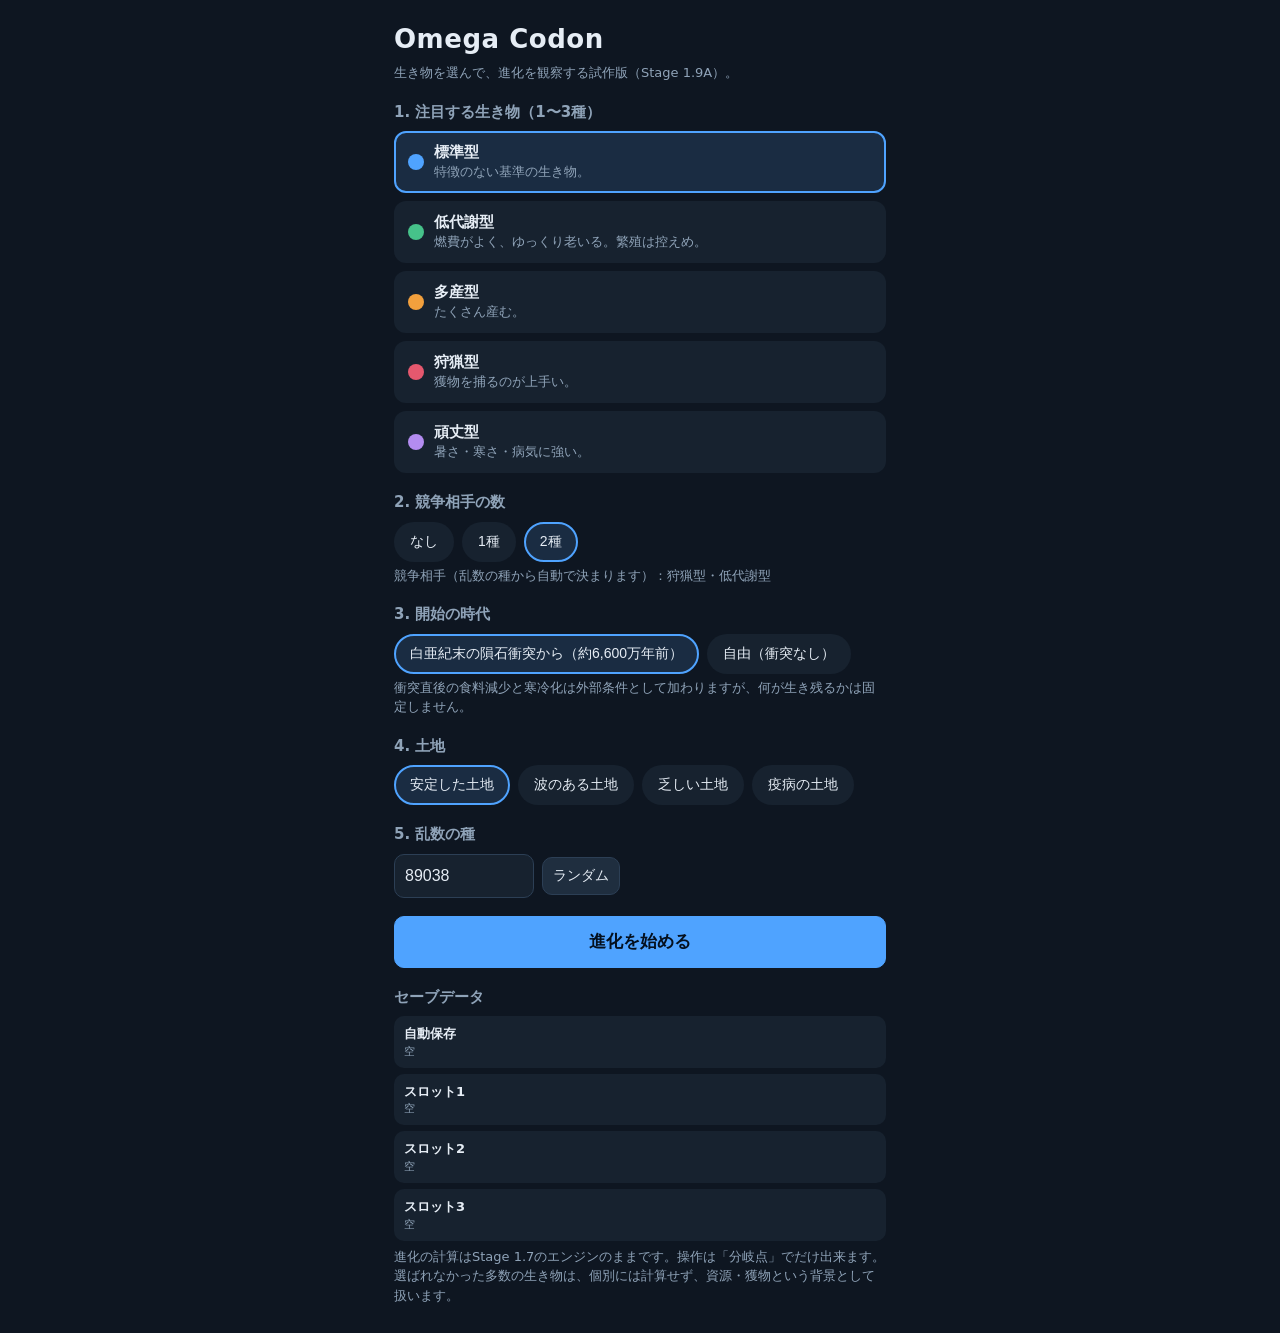
==== stage2.0/index.html @ 325063a4 "Stage 2.0 作業中（未検証）: 可変時間・世界モデル・文明・戦略・異常細胞の土台 Co-Authored-By: Claude Sonnet 5.5 <noreply@anthropic.co" ====
<!doctype html>
<html lang="ja">
<head>
<meta charset="utf-8">
<meta name="viewport" content="width=device-width, initial-scale=1, viewport-fit=cover">
<meta name="theme-color" content="#0e1621">
<title>Omega Codon</title>
<link rel="stylesheet" href="style.css">
</head>
<body>
<div id="start" class="screen">
  <h1>Omega Codon</h1>
  <p class="sub">生き物を選んで、進化を観察する試作版（Stage 1.9A）。</p>
  <h2>1. 注目する生き物（1〜3種）</h2>
  <div id="creatures"></div>
  <h2>2. 競争相手の数</h2>
  <div id="rivals" class="chips"></div>
  <p id="rival-preview" class="note"></p>
  <h2>3. 開始の時代</h2>
  <div id="scenarios" class="chips"></div>
  <p class="note">衝突直後の食料減少と寒冷化は外部条件として加わりますが、何が生き残るかは固定しません。</p>
  <h2>4. 土地</h2>
  <div id="envs" class="chips"></div>
  <h2>5. 乱数の種</h2>
  <div class="row"><input id="seed" type="number" inputmode="numeric" min="1" value="1"><button id="reseed" class="btn small">ランダム</button></div>
  <button id="go" class="btn primary big">進化を始める</button>
  <h2>セーブデータ</h2>
  <div id="slots-start"></div>
  <p class="note">進化の計算はStage 1.7のエンジンのままです。操作は「分岐点」でだけ出来ます。選ばれなかった多数の生き物は、個別には計算せず、資源・獲物という背景として扱います。</p>
</div>

<div id="play" class="screen" hidden>
  <header>
    <div><b id="h-t">0</b><small> 経過（仮定）</small></div>
    <div><b id="h-gen">0</b><small> 累積世代</small></div>
    <div><b id="h-pop">0</b><small> 体</small></div>
    <button id="menu" class="btn small">メニュー</button>
  </header>
  <div id="timeline"></div>
  <canvas id="world" width="360" height="260"></canvas>
  <div id="rankbar"></div>
  <div id="linbar"></div>
  <div class="controls">
    <button id="pp" class="btn primary">⏸</button>
    <div id="speeds"></div>
    <button id="save" class="btn small">保存</button>
  </div>
  <div class="skiprow"><button id="skip" class="btn small">⏭ 次の出来事まで早送り</button><span id="skipnote" class="note"></span></div>
  <div id="speedinfo" class="note"></div>
  <div class="controls2"><button id="auto" class="chip">自動：OFF</button><span class="note" id="auto-note">分岐点で止まります</span></div>
  <div class="bghead">背景（アリーナの外の世界）：粗い計算</div>
  <canvas id="bgstrip" width="360" height="110"></canvas>
  <div id="legend"></div>
  <nav id="tabs"><button data-tab="stat" class="on">状況</button><button data-tab="ind">個体</button><button data-tab="rank">ランク</button><button data-tab="trait">形質</button><button data-tab="graph">推移</button><button data-tab="env">環境</button><button data-tab="log">履歴</button></nav>
  <section id="tab-stat"></section>
  <section id="tab-ind" hidden></section>
  <section id="tab-rank" hidden></section>
  <section id="tab-trait" hidden></section>
  <section id="tab-graph" hidden><canvas id="chart" width="360" height="200"></canvas><div id="chart-note" class="note"></div></section>
  <section id="tab-env" hidden>
    <div class="chips" id="env-modes"></div>
    <div class="chips" id="ov-modes"></div>
    <div id="ov-detail"></div>
    <canvas id="habitat" width="360" height="360"></canvas>
    <div class="envtools" id="env-tools"></div>
    <div id="env-note" class="note"></div>
  </section>
  <section id="tab-log" hidden></section>
</div>

<div id="modal" hidden><div class="card" id="modal-card"></div></div>
<div id="toast" hidden></div>
<script src="engine19.js"></script>
<script src="background.js"></script>
<script src="earthhistory.js"></script>
<script src="adaptation.js"></script>
<script src="timemodel.js"></script>
<script src="habitat.js"></script>
<script src="rank.js"></script>
<script src="game.js"></script>
<script src="app.js"></script>
</body>
</html>
---- stage2.0/style.css ----
:root{--bg:#0e1621;--panel:#17222f;--panel2:#1f2e3f;--text:#e6edf5;--dim:#8fa3b8;--accent:#4fa3ff;--ok:#46c28a;--warn:#f2a03d;--bad:#e5586e}
*{box-sizing:border-box;-webkit-tap-highlight-color:transparent}
html,body{margin:0;background:var(--bg);color:var(--text);font:15px/1.5 system-ui,-apple-system,"Noto Sans JP",sans-serif;overscroll-behavior:none}
.screen{max-width:520px;margin:0 auto;padding:14px 14px calc(24px + env(safe-area-inset-bottom))}
[hidden]{display:none!important}
h1{margin:6px 0 0;font-size:26px;letter-spacing:.02em}
h2{font-size:15px;margin:18px 0 8px;color:var(--dim);font-weight:600}
.sub,.note{color:var(--dim);font-size:13px;margin:4px 0}
.btn{background:var(--panel2);color:var(--text);border:1px solid #2c3f55;border-radius:10px;padding:10px 14px;font-size:15px;min-height:44px}
.btn.small{padding:6px 10px;min-height:38px;font-size:14px}
.btn.primary{background:var(--accent);border-color:var(--accent);color:#04101f;font-weight:700}
.btn.big{width:100%;margin-top:18px;min-height:52px;font-size:17px}
.btn:active{filter:brightness(1.2)}
.row{display:flex;gap:8px;align-items:center}
input[type=number]{background:var(--panel);color:var(--text);border:1px solid #2c3f55;border-radius:10px;padding:10px;font-size:16px;width:140px;min-height:44px}
#creatures{display:grid;gap:8px}
.cr{display:flex;gap:10px;align-items:center;background:var(--panel);border:2px solid transparent;border-radius:12px;padding:10px 12px;min-height:56px;text-align:left;color:var(--text);width:100%;font-size:15px}
.cr.on{border-color:var(--accent);background:#1a2c42}
.cr i{width:16px;height:16px;border-radius:50%;flex:none}
.cr b{display:block}.cr span{color:var(--dim);font-size:13px}
.chips{display:flex;gap:8px;flex-wrap:wrap}
.chip{background:var(--panel);border:2px solid transparent;border-radius:999px;padding:8px 14px;color:var(--text);font-size:14px;min-height:40px}
.chip.on{border-color:var(--accent);background:#1a2c42}
.slot{display:flex;gap:8px;align-items:center;background:var(--panel);border-radius:10px;padding:8px 10px;margin-bottom:6px}
.slot div{flex:1;font-size:13px}.slot small{color:var(--dim);display:block}
header{display:flex;gap:14px;align-items:center;padding:4px 2px 8px}
header div{flex:1}header b{font-size:20px}header small{color:var(--dim)}
#world{width:100%;aspect-ratio:360/260;background:#0a111a;border-radius:12px;display:block;touch-action:manipulation}
#legend{display:flex;gap:10px;flex-wrap:wrap;font-size:12px;color:var(--dim);margin:6px 2px}
#legend i{display:inline-block;width:10px;height:10px;border-radius:50%;margin-right:4px;vertical-align:-1px}
.controls{display:flex;gap:8px;align-items:center;margin:8px 0}
.controls #pp{width:58px;font-size:20px}
#speeds{display:flex;flex:1;gap:4px}
#speeds button{flex:1;background:var(--panel);border:1px solid #2c3f55;color:var(--text);border-radius:10px;min-height:44px;font-size:14px}
#speeds button.on{background:var(--accent);color:#04101f;font-weight:700;border-color:var(--accent)}
#tabs{display:flex;gap:4px;margin:6px 0 10px}
#tabs button{flex:1;background:var(--panel);border:0;color:var(--dim);padding:10px 0;border-radius:10px;min-height:44px;font-size:14px}
#tabs button.on{background:var(--panel2);color:var(--text);font-weight:700}
section{background:var(--panel);border-radius:12px;padding:10px 12px}
.kv{display:grid;grid-template-columns:1fr auto;gap:2px 10px;font-size:14px}.kv span:nth-child(odd){color:var(--dim)}.kv span:nth-child(even){text-align:right;font-variant-numeric:tabular-nums}
.bar{height:10px;border-radius:5px;background:#0e1621;overflow:hidden;margin:2px 0 8px}.bar>div{height:100%;background:var(--accent)}
.tr{display:flex;justify-content:space-between;font-size:13px;margin-top:4px}.tr .d{color:var(--dim)}
.ev{padding:6px 0;border-bottom:1px solid #243548;font-size:14px}.ev small{color:var(--dim);display:block;font-size:12px}
.ev.branch{color:var(--warn)}.ev.player{color:var(--ok)}.ev.crisis,.ev.disaster{color:var(--bad)}
canvas#chart{width:100%;aspect-ratio:360/200;display:block}
#modal{position:fixed;inset:0;background:rgba(0,0,0,.65);display:flex;align-items:flex-end;justify-content:center;z-index:10}
#modal .card{background:var(--panel);width:100%;max-width:520px;border-radius:18px 18px 0 0;padding:16px 16px calc(18px + env(safe-area-inset-bottom));max-height:88vh;overflow:auto}
#modal h3{margin:0 0 4px;font-size:18px}
.opt{display:block;width:100%;text-align:left;background:var(--panel2);border:1px solid #2c3f55;border-radius:12px;color:var(--text);padding:12px;margin-top:8px;min-height:56px;font-size:15px}
.opt span{display:block;color:var(--dim);font-size:13px}
#toast{position:fixed;left:50%;bottom:calc(20px + env(safe-area-inset-bottom));transform:translateX(-50%);background:#2c3f55;padding:10px 16px;border-radius:999px;font-size:14px;z-index:20;max-width:90vw}
.prog{height:10px;background:#0e1621;border-radius:5px;overflow:hidden;margin-top:10px}.prog>div{height:100%;background:var(--accent);width:0}

.kv .w{grid-column:1/-1;text-align:left!important;color:var(--text)!important;margin-top:4px}.kv .w small{color:var(--dim)}
header b,header small{white-space:nowrap}header small{font-size:12px}
#timeline{font-size:12px;color:var(--dim);line-height:1.45;margin:0 2px 6px}
#timeline b{color:var(--text);font-weight:600}
.controls2{display:flex;gap:10px;align-items:center;margin:0 0 8px}
.controls2 .chip{min-height:38px;padding:6px 12px;font-size:13px}
.controls2 .chip.on{border-color:var(--ok);background:#173528}
.opt.auto{border-style:dashed}
.grp{margin:10px 0 2px;font-size:13px;color:var(--accent);font-weight:700}
.lin{display:flex;justify-content:space-between;gap:8px;font-size:14px;padding:3px 0}
.lin small{color:var(--dim);display:block;font-size:12px}
.lin .num{text-align:right;font-variant-numeric:tabular-nums;white-space:nowrap}
.dn{color:var(--bad)}.up{color:var(--ok)}
canvas#habitat{width:100%;aspect-ratio:1/1;display:block;touch-action:none;background:#0a111a;border-radius:10px;margin-top:6px}
.envtools{display:flex;flex-wrap:wrap;gap:6px;margin-top:8px}
.envtools button{background:var(--panel2);border:1px solid #2c3f55;color:var(--text);border-radius:10px;padding:6px 10px;min-height:40px;font-size:13px}
.envtools button.on{background:var(--accent);color:#04101f;border-color:var(--accent);font-weight:700}
.envtools button:disabled{opacity:.4}
.assume{border-left:3px solid var(--warn);padding-left:8px;margin:8px 0;font-size:13px;color:var(--dim)}
select{background:var(--panel);color:var(--text);border:1px solid #2c3f55;border-radius:10px;padding:10px;font-size:15px;min-height:44px;width:100%}

.controls2 .chip{white-space:nowrap}

table.rt{width:100%;border-collapse:collapse;font-size:13px;margin:4px 0}table.rt th,table.rt td{padding:3px 4px;text-align:right}table.rt th:first-child,table.rt td:first-child{text-align:left}table.rt tr+tr td{border-top:1px solid #243548}
.ovbadge{font-size:12px;color:var(--warn);margin:6px 0}

#speeds button{padding:0;font-size:12px;min-width:0}
#speedinfo{margin:0 2px 4px;min-height:1.4em}#speedinfo.behind{color:var(--warn)}
#linbar{display:flex;flex-wrap:wrap;gap:6px 12px;font-size:13px;margin:6px 2px}
#linbar span{white-space:nowrap}#linbar .up{color:var(--ok)}#linbar .dn{color:var(--bad)}
.bghead{font-size:12px;color:var(--dim);margin:6px 2px 2px}
canvas#bgstrip{width:100%;height:110px;display:block;background:#0a111a;border-radius:10px}
#legend div{margin:2px 0;line-height:1.4}
.evo{border-top:1px solid #243548;padding:8px 0}.evo h4{margin:0 0 4px;font-size:15px}.evo .chg{font-size:13px;margin:2px 0}.evo .chg b{color:var(--text)}
.na{color:var(--dim);font-style:italic}
table.cmp{width:100%;border-collapse:collapse;font-size:12px}table.cmp th,table.cmp td{padding:3px 3px;text-align:right}table.cmp th:first-child,table.cmp td:first-child{text-align:left}table.cmp tr+tr td{border-top:1px solid #243548}
.sl{width:100%;margin:6px 0}

#tabs{overflow-x:auto;white-space:nowrap}#tabs button{flex:0 0 auto;min-width:64px;padding:10px 12px}
#rankbar{display:flex;gap:8px;align-items:center;margin:6px 2px;font-size:13px;flex-wrap:wrap}
#rankbar .rk{font-size:22px;font-weight:800;color:var(--accent);min-width:28px;text-align:center}
#rankbar small{color:var(--dim)}
.skiprow{display:flex;gap:8px;align-items:center;margin:0 0 4px}
.rk-big{font-size:34px;font-weight:800;color:var(--accent)}
.axis{border-top:1px solid #243548;padding:6px 0;font-size:13px}.axis b{font-size:14px}.tierbar{display:flex;gap:3px;margin:3px 0}.tierbar i{flex:1;height:7px;border-radius:3px;background:#0e1621}.tierbar i.on{background:var(--ok)}
.miss{color:var(--warn);font-size:13px;margin:2px 0}
.cpmodal button{margin-top:8px}
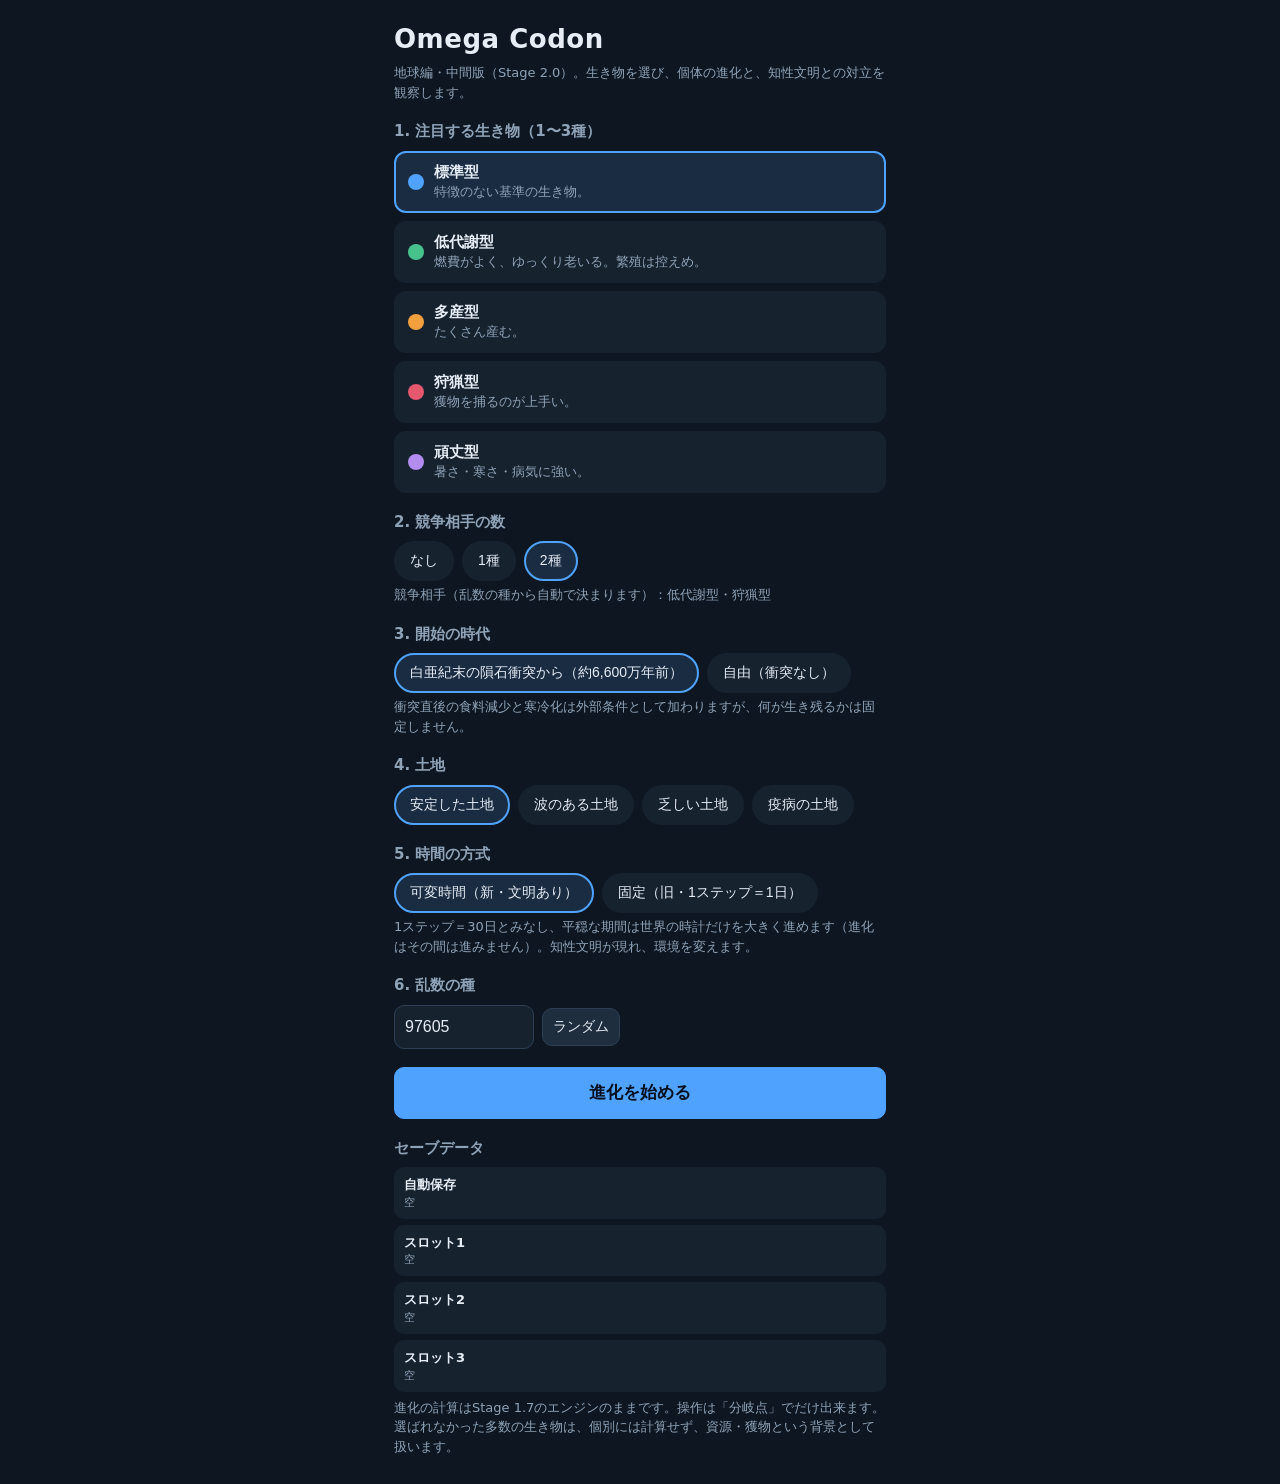
==== commit f9dee005: "Stage 2.0: ビジュアル中心のUI、世界タブ、戦略・系統切替、新テスト20件（全通過） Co-Authored-By: Claude Sonnet 5.5 <noreply@anthropic" ====
--- a/stage2.0/index.html
+++ b/stage2.0/index.html
@@ -10,7 +10,7 @@
 <body>
 <div id="start" class="screen">
   <h1>Omega Codon</h1>
-  <p class="sub">生き物を選んで、進化を観察する試作版（Stage 1.9A）。</p>
+  <p class="sub">地球編・中間版（Stage 2.0）。生き物を選び、個体の進化と、知性文明との対立を観察します。</p>
   <h2>1. 注目する生き物（1〜3種）</h2>
   <div id="creatures"></div>
   <h2>2. 競争相手の数</h2>
@@ -21,7 +21,10 @@
   <p class="note">衝突直後の食料減少と寒冷化は外部条件として加わりますが、何が生き残るかは固定しません。</p>
   <h2>4. 土地</h2>
   <div id="envs" class="chips"></div>
-  <h2>5. 乱数の種</h2>
+  <h2>5. 時間の方式</h2>
+  <div id="timemodes" class="chips"></div>
+  <p id="timemode-note" class="note"></p>
+  <h2>6. 乱数の種</h2>
   <div class="row"><input id="seed" type="number" inputmode="numeric" min="1" value="1"><button id="reseed" class="btn small">ランダム</button></div>
   <button id="go" class="btn primary big">進化を始める</button>
   <h2>セーブデータ</h2>
@@ -30,16 +33,16 @@
 </div>
 
 <div id="play" class="screen" hidden>
-  <header>
-    <div><b id="h-t">0</b><small> 経過（仮定）</small></div>
-    <div><b id="h-gen">0</b><small> 累積世代</small></div>
-    <div><b id="h-pop">0</b><small> 体</small></div>
-    <button id="menu" class="btn small">メニュー</button>
-  </header>
-  <div id="timeline"></div>
+  <div id="hud">
+    <div class="hud-era"><b id="hud-era">-</b><small id="hud-sub"></small></div>
+    <div id="hud-rank"></div>
+    <button id="menu" class="btn small" aria-label="メニュー">☰</button>
+  </div>
+  <div id="hud2"></div>
+  <div id="timeline" hidden></div>
   <canvas id="world" width="360" height="260"></canvas>
-  <div id="rankbar"></div>
   <div id="linbar"></div>
+  <div id="stratbar"></div>
   <div class="controls">
     <button id="pp" class="btn primary">⏸</button>
     <div id="speeds"></div>
@@ -47,12 +50,11 @@
   </div>
   <div class="skiprow"><button id="skip" class="btn small">⏭ 次の出来事まで早送り</button><span id="skipnote" class="note"></span></div>
   <div id="speedinfo" class="note"></div>
-  <div class="controls2"><button id="auto" class="chip">自動：OFF</button><span class="note" id="auto-note">分岐点で止まります</span></div>
-  <div class="bghead">背景（アリーナの外の世界）：粗い計算</div>
-  <canvas id="bgstrip" width="360" height="110"></canvas>
-  <div id="legend"></div>
-  <nav id="tabs"><button data-tab="stat" class="on">状況</button><button data-tab="ind">個体</button><button data-tab="rank">ランク</button><button data-tab="trait">形質</button><button data-tab="graph">推移</button><button data-tab="env">環境</button><button data-tab="log">履歴</button></nav>
-  <section id="tab-stat"></section>
+  <div class="controls2"><button id="auto" class="chip">自動：OFF</button><span class="note" id="auto-note"></span></div>
+  <div id="ticker"></div>
+  <nav id="tabs"><button data-tab="world" class="on">世界</button><button data-tab="stat">状況</button><button data-tab="ind">個体</button><button data-tab="rank">ランク</button><button data-tab="trait">形質</button><button data-tab="graph">推移</button><button data-tab="env">環境</button><button data-tab="log">履歴</button></nav>
+  <section id="tab-world"></section>
+  <section id="tab-stat" hidden></section>
   <section id="tab-ind" hidden></section>
   <section id="tab-rank" hidden></section>
   <section id="tab-trait" hidden></section>
@@ -74,6 +76,8 @@
 <script src="background.js"></script>
 <script src="earthhistory.js"></script>
 <script src="adaptation.js"></script>
+<script src="civilization.js"></script>
+<script src="world.js"></script>
 <script src="timemodel.js"></script>
 <script src="habitat.js"></script>
 <script src="rank.js"></script>
--- a/stage2.0/style.css
+++ b/stage2.0/style.css
@@ -98,3 +98,36 @@
 .axis{border-top:1px solid #243548;padding:6px 0;font-size:13px}.axis b{font-size:14px}.tierbar{display:flex;gap:3px;margin:3px 0}.tierbar i{flex:1;height:7px;border-radius:3px;background:#0e1621}.tierbar i.on{background:var(--ok)}
 .miss{color:var(--warn);font-size:13px;margin:2px 0}
 .cpmodal button{margin-top:8px}
+
+/* ---- Stage 2.0: visual-first screens ---- */
+#hud{display:flex;gap:10px;align-items:center;padding:2px 0 4px}
+.hud-era{flex:1;min-width:0}.hud-era b{display:block;font-size:22px;line-height:1.15}.hud-era small{display:block;color:var(--dim);font-size:12px;white-space:normal}
+#hud-rank{display:flex;align-items:center;gap:6px;background:var(--panel);border-radius:12px;padding:4px 10px}
+#hud-rank .rk{font-size:26px;font-weight:800;color:var(--accent);min-width:26px;text-align:center}#hud-rank small{color:var(--dim);font-size:11px;line-height:1.2}#hud-rank b{color:var(--ok)}
+#hud2{display:flex;gap:6px;flex-wrap:wrap;margin:0 0 6px}
+.hchip{background:var(--panel);border:1px solid #2c3f55;border-radius:999px;padding:3px 10px;font-size:13px;white-space:nowrap}.hchip.dim{color:var(--dim)}
+#linbar{display:flex;gap:6px;overflow-x:auto;margin:6px 0 4px;padding-bottom:2px}
+.lchip{flex:0 0 auto;display:flex;align-items:center;gap:6px;background:var(--panel);border:2px solid transparent;border-radius:12px;padding:6px 10px;color:var(--text);min-height:44px;font-size:13px}
+.lchip i{width:12px;height:12px;border-radius:50%;background:var(--c)}.lchip b{font-weight:600}.lchip span{color:var(--dim);font-size:12px}.lchip.on{border-color:var(--c);background:#1a2c42}.lchip.dead{opacity:.45}
+#stratbar{margin:2px 0 6px}.strow{display:flex;gap:6px}
+.sbtn{flex:1;background:var(--panel);border:2px solid transparent;border-radius:12px;color:var(--text);min-height:52px;padding:2px 0;display:flex;flex-direction:column;align-items:center;justify-content:center}
+.sbtn span{font-size:20px;line-height:1.1}.sbtn small{font-size:11px;color:var(--dim)}.sbtn.on{border-color:var(--accent);background:#1a2c42}.sbtn.q{flex:0 0 46px}
+#strat-line{margin:4px 2px 0}
+#ticker{margin:4px 0 6px;background:var(--panel);border-radius:12px;padding:4px 10px}
+.tk{display:flex;gap:8px;align-items:flex-start;padding:5px 0;font-size:13px;border-top:1px solid #243548}.tk:first-child{border-top:0}.tk>span{font-size:18px;line-height:1.2}.tk small{display:block;color:var(--dim);font-size:11px}.tk.dim{color:var(--dim)}
+.vis{margin-bottom:8px}
+details{margin-top:8px}summary{color:var(--accent);font-size:14px;padding:8px 0;min-height:40px}
+.gauge{height:9px;background:#0e1621;border-radius:5px;overflow:hidden}.gauge i{display:block;height:100%;background:var(--accent)}.gauge.bad i{background:var(--bad)}.gauge.warn i{background:var(--warn)}
+.card2{background:var(--panel2);border-radius:12px;padding:8px 10px;margin:6px 0}.row2{display:flex;justify-content:space-between;gap:8px;font-size:14px}.row2 span{color:var(--dim);font-size:12px}
+.g3{display:grid;grid-template-columns:auto 1fr;gap:4px 10px;align-items:center;font-size:12px;color:var(--dim);margin:6px 0}
+.stage{display:flex;gap:3px;margin:6px 0}.stage i{flex:1;height:8px;border-radius:3px;background:#0e1621}.stage i.on{background:var(--warn)}
+.split{display:flex;height:12px;border-radius:6px;overflow:hidden;background:#0e1621;margin:6px 0}.split i.a{background:var(--ok)}.split i.b{background:#6a7fd0}
+.dang{display:grid;grid-template-columns:repeat(4,1fr);gap:6px;margin:6px 0}.dang div{display:flex;flex-direction:column;gap:3px;font-size:14px;text-align:center}
+.rrow{display:flex;align-items:center;gap:8px;margin:5px 0}.rrow>span{width:24px;text-align:center;font-size:17px}.rrow b{width:46px;text-align:right;font-size:13px;font-variant-numeric:tabular-nums}.stack{flex:1;height:14px;background:#0e1621;border-radius:7px;overflow:hidden;display:flex}
+.duo{display:grid;grid-template-columns:1fr 1fr;gap:8px;margin:8px 0}.duo>div{background:var(--panel2);border-radius:12px;padding:8px 10px;font-size:13px}
+.brow{display:flex;align-items:center;gap:6px;font-size:13px;margin:5px 0}.brow b{width:70px;font-weight:600}.brow small{width:38px;text-align:right;color:var(--dim)}.bar2{flex:1;height:12px;background:#0e1621;border-radius:6px;position:relative;overflow:hidden}.bar2 i{position:absolute;left:0;top:0;bottom:0}.bar2 .rec{background:#2d5d46}.bar2 .now{background:var(--ok);height:5px;top:3px}
+.ladder{display:flex;gap:4px;margin:6px 0}.ladder span{flex:1;text-align:center;background:var(--panel2);border-radius:8px;padding:6px 0;font-size:15px;color:var(--dim)}.ladder span.best{color:var(--ok);outline:1px solid var(--ok)}.ladder span.cur{background:var(--accent);color:#04101f;font-weight:800}.ladder .om{flex:1.5;border:1px dashed #46607a}.ladder small{display:block;font-size:9px}
+.axes{display:grid;grid-template-columns:repeat(4,1fr);gap:8px;margin:8px 0}.ax{display:flex;flex-direction:column;align-items:center;gap:2px;text-align:center}.ax span{font-size:18px}.ax small{font-size:10px;color:var(--dim);line-height:1.2}.ax .tierbar{width:100%}
+.chg2{display:flex;flex-wrap:wrap;gap:6px;margin:6px 0}.chg2 span{background:var(--panel2);border-radius:999px;padding:3px 10px;font-size:13px}.chg2 .up{color:var(--ok)}.chg2 .dn{color:var(--warn)}
+.help{background:var(--panel2);border-radius:10px;padding:8px 10px;margin:6px 0;font-size:13px}
+#civline{display:block;border-radius:10px}
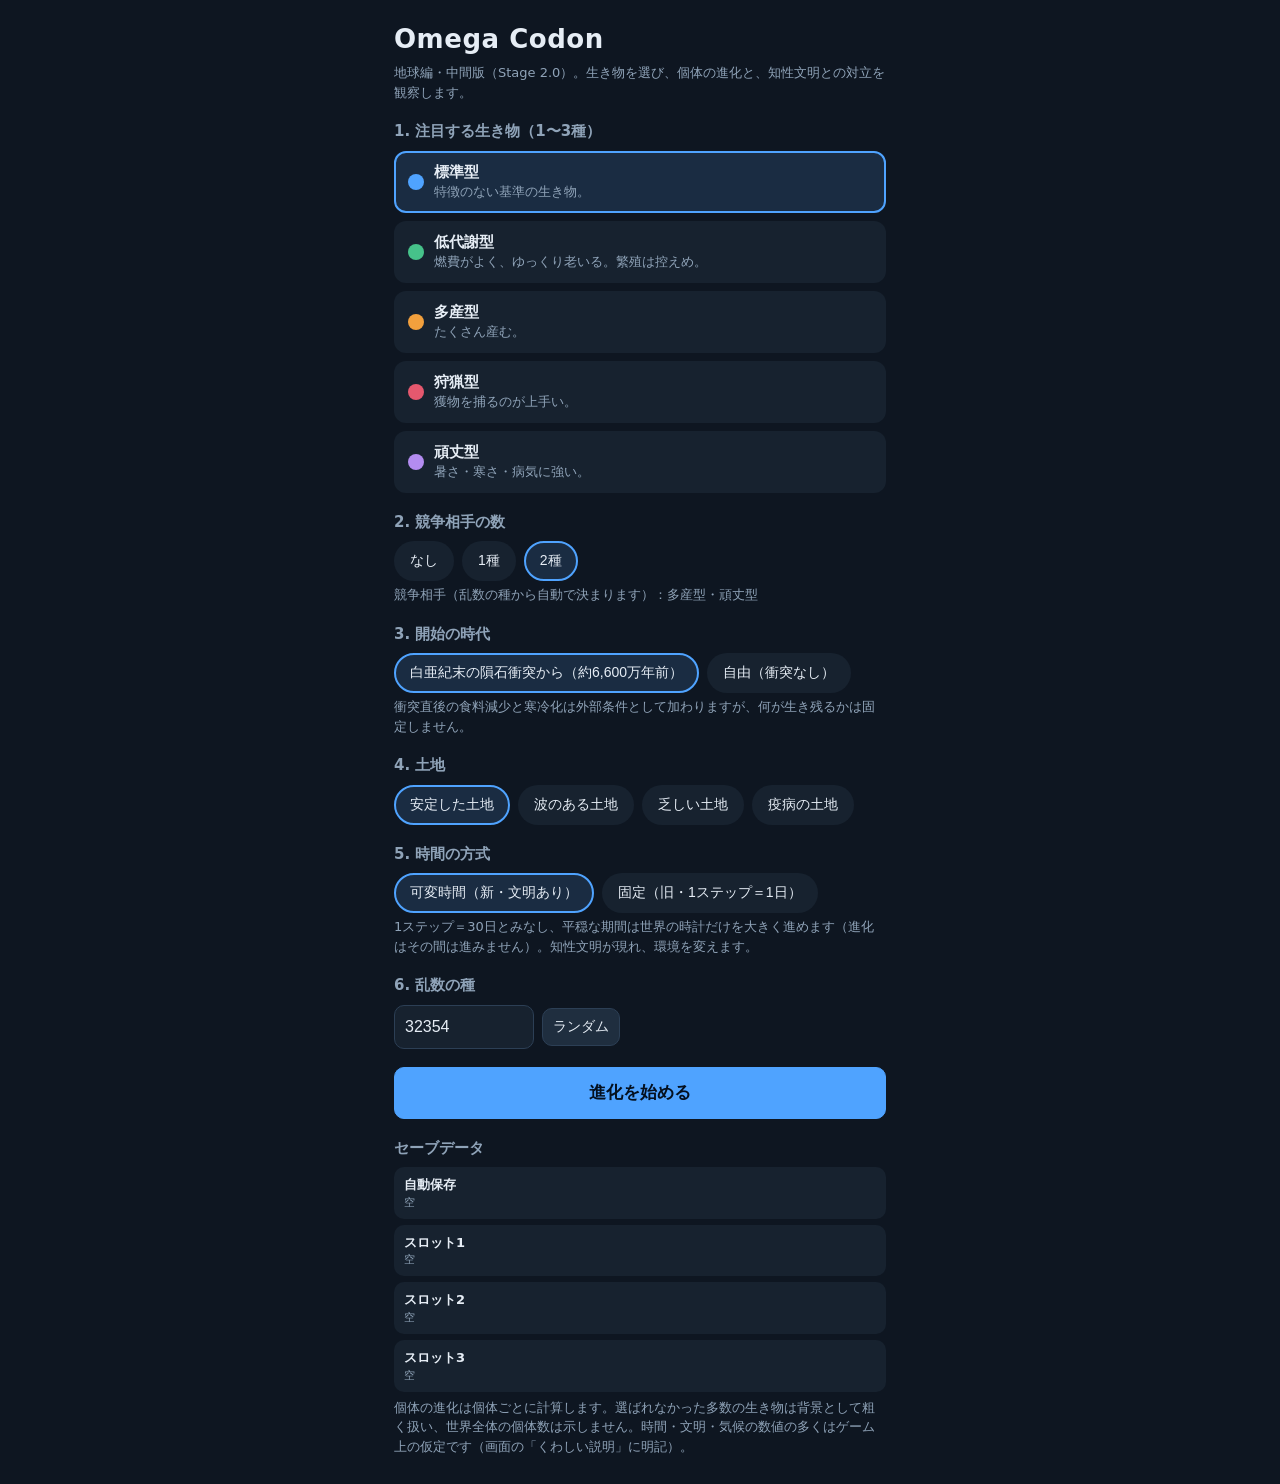
==== commit 43a15e40: "Stage 2.0: README・設計メモ、チェックポイント文言" ====
--- a/stage2.0/index.html
+++ b/stage2.0/index.html
@@ -29,7 +29,7 @@
   <button id="go" class="btn primary big">進化を始める</button>
   <h2>セーブデータ</h2>
   <div id="slots-start"></div>
-  <p class="note">進化の計算はStage 1.7のエンジンのままです。操作は「分岐点」でだけ出来ます。選ばれなかった多数の生き物は、個別には計算せず、資源・獲物という背景として扱います。</p>
+  <p class="note">個体の進化は個体ごとに計算します。選ばれなかった多数の生き物は背景として粗く扱い、世界全体の個体数は示しません。時間・文明・気候の数値の多くはゲーム上の仮定です（画面の「くわしい説明」に明記）。</p>
 </div>
 
 <div id="play" class="screen" hidden>
